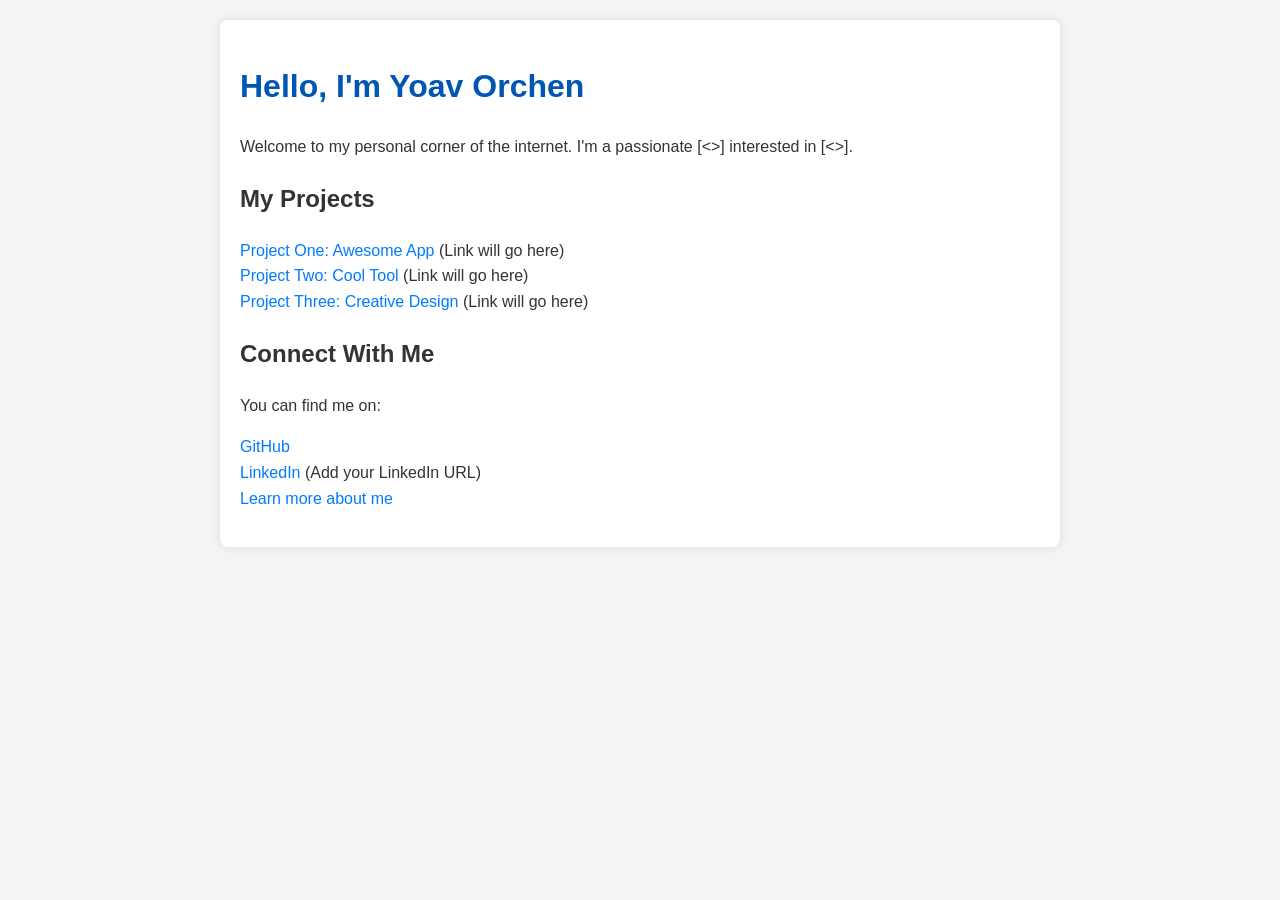
==== index.html @ 9516be13 "Update index.html" ====
<!DOCTYPE html>
<html lang="en">
<head>
    <meta charset="UTF-8">
    <meta name="viewport" content="width=device-width, initial-scale=1.0">
    <title>Yoav's Website</title>
    <style>
        body { font-family: sans-serif; line-height: 1.6; margin: 20px; background-color: #f4f4f4; color: #333; }
        h1 { color: #0056b3; }
        .container { max-width: 800px; margin: auto; background: #fff; padding: 20px; border-radius: 8px; box-shadow: 0 0 10px rgba(0,0,0,0.1); }
        ul { list-style: none; padding: 0; }
        li a { text-decoration: none; color: #007bff; }
        li a:hover { text-decoration: underline; }
    </style>
</head>
<body>
    <div class="container">
        <h1>Hello, I'm Yoav Orchen</h1>
        <p>Welcome to my personal corner of the internet. I'm a passionate [<>] interested in [<>].</p>

        <h2>My Projects</h2>
        <ul>
            <li><a href="#" target="_blank">Project One: Awesome App</a> (Link will go here)</li>
            <li><a href="#" target="_blank">Project Two: Cool Tool</a> (Link will go here)</li>
            <li><a href="#" target="_blank">Project Three: Creative Design</a> (Link will go here)</li>
        </ul>

        <h2>Connect With Me</h2>
        <p>You can find me on:</p>
        <ul>
            <li><a href="https://github.com/yourusername" target="_blank">GitHub</a></li>
            <li><a href="#" target="_blank">LinkedIn</a> (Add your LinkedIn URL)</li>
            <li><a href="about.html">Learn more about me</a></li>
        </ul>
    </div>
</body>
</html>
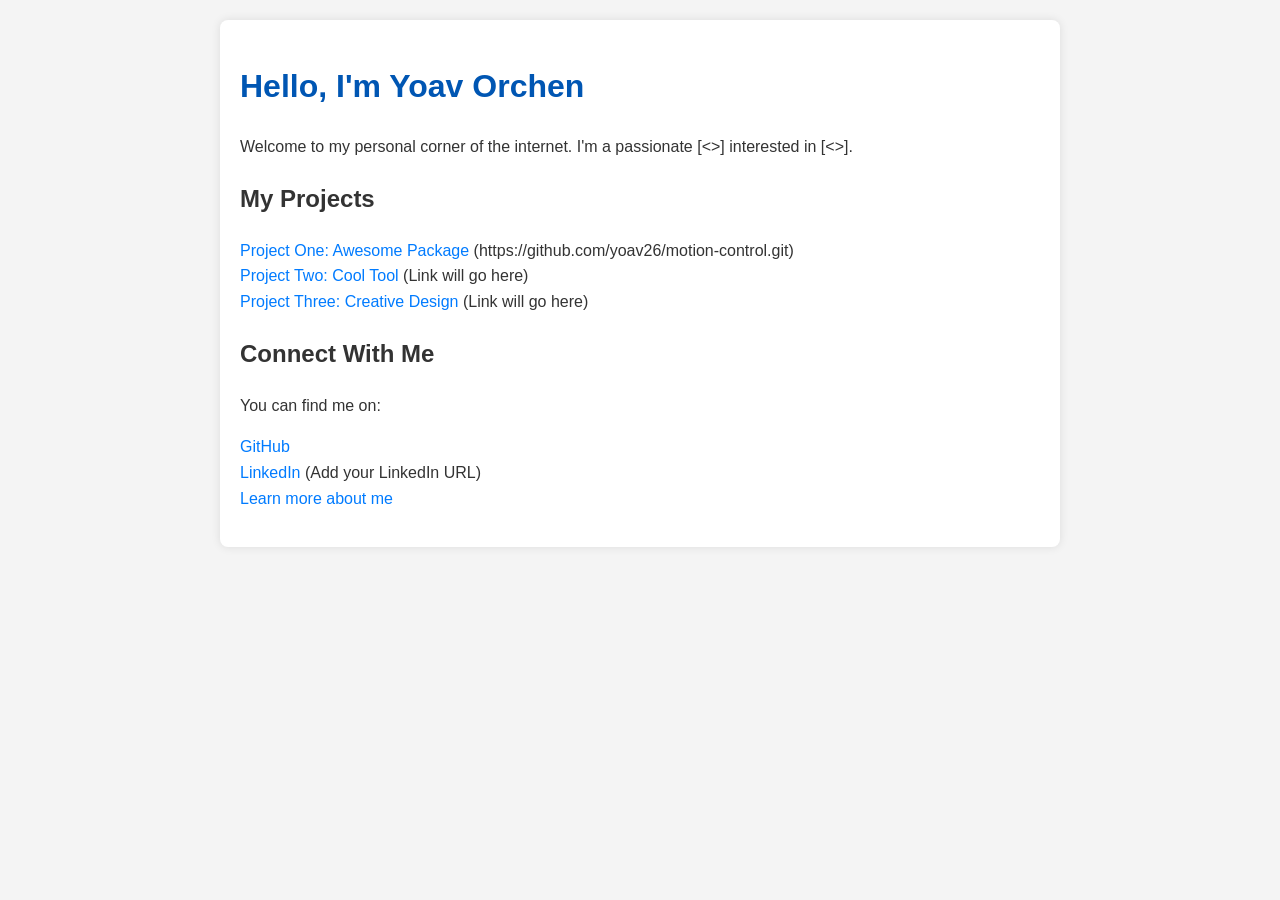
==== commit a04f5b28: "Update index.html" ====
--- a/index.html
+++ b/index.html
@@ -20,7 +20,7 @@
 
         <h2>My Projects</h2>
         <ul>
-            <li><a href="#" target="_blank">Project One: Awesome App</a> (Link will go here)</li>
+            <li><a href="#" target="_blank">Project One: Awesome Package</a> (https://github.com/yoav26/motion-control.git)</li>
             <li><a href="#" target="_blank">Project Two: Cool Tool</a> (Link will go here)</li>
             <li><a href="#" target="_blank">Project Three: Creative Design</a> (Link will go here)</li>
         </ul>
@@ -28,7 +28,7 @@
         <h2>Connect With Me</h2>
         <p>You can find me on:</p>
         <ul>
-            <li><a href="https://github.com/yourusername" target="_blank">GitHub</a></li>
+            <li><a href="https://github.com/yoav6" target="_blank">GitHub</a></li>
             <li><a href="#" target="_blank">LinkedIn</a> (Add your LinkedIn URL)</li>
             <li><a href="about.html">Learn more about me</a></li>
         </ul>
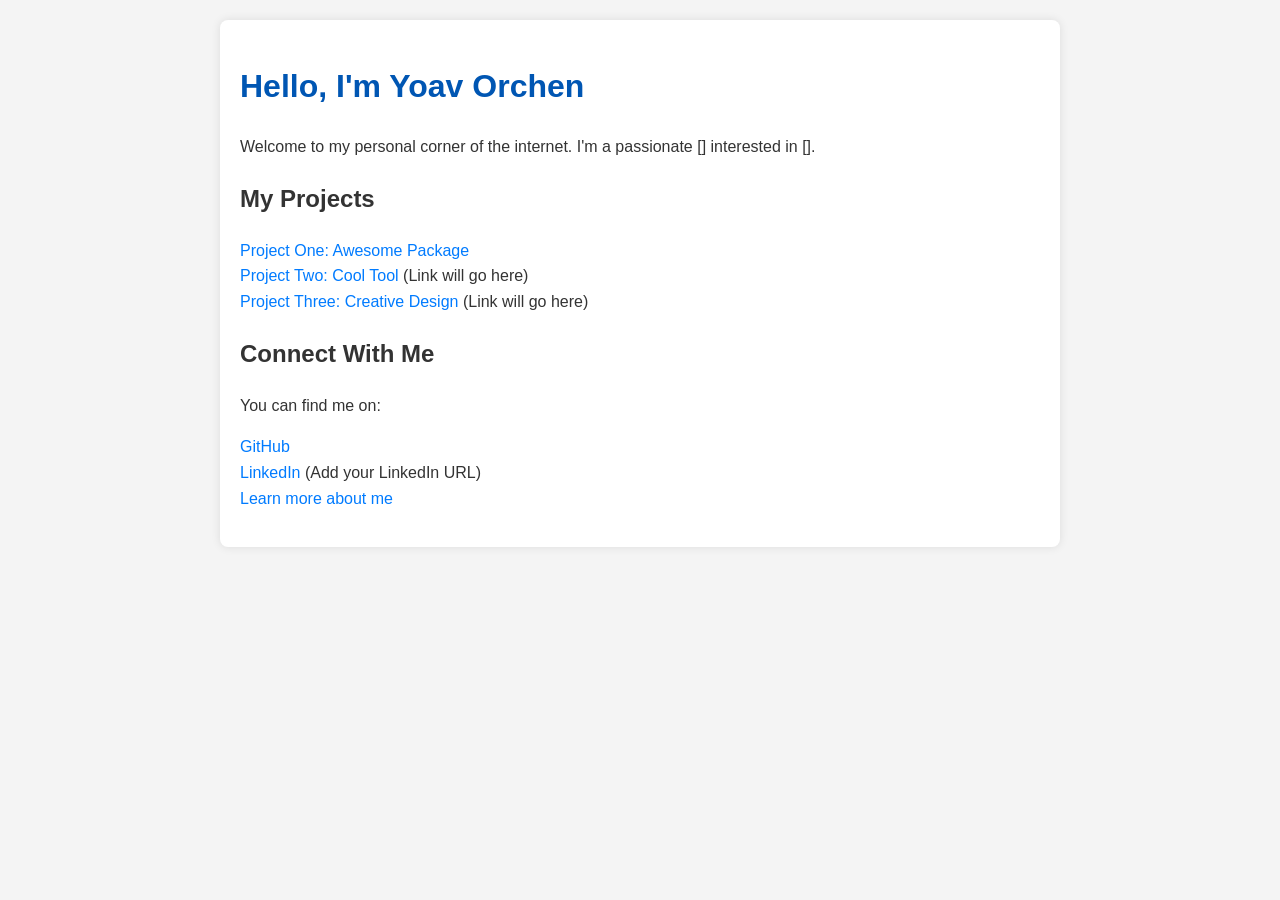
==== commit 7a4fb30c: "minor fixes" ====
--- a/index.html
+++ b/index.html
@@ -16,11 +16,11 @@
 <body>
     <div class="container">
         <h1>Hello, I'm Yoav Orchen</h1>
-        <p>Welcome to my personal corner of the internet. I'm a passionate [<>] interested in [<>].</p>
+        <p>Welcome to my personal corner of the internet. I'm a passionate [] interested in [].</p>
 
         <h2>My Projects</h2>
         <ul>
-            <li><a href="#" target="_blank">Project One: Awesome Package</a> (https://github.com/yoav26/motion-control.git)</li>
+            <li><a href="https://github.com/yoav26/motion-control.git" target="_blank">Project One: Awesome Package</a></li>
             <li><a href="#" target="_blank">Project Two: Cool Tool</a> (Link will go here)</li>
             <li><a href="#" target="_blank">Project Three: Creative Design</a> (Link will go here)</li>
         </ul>
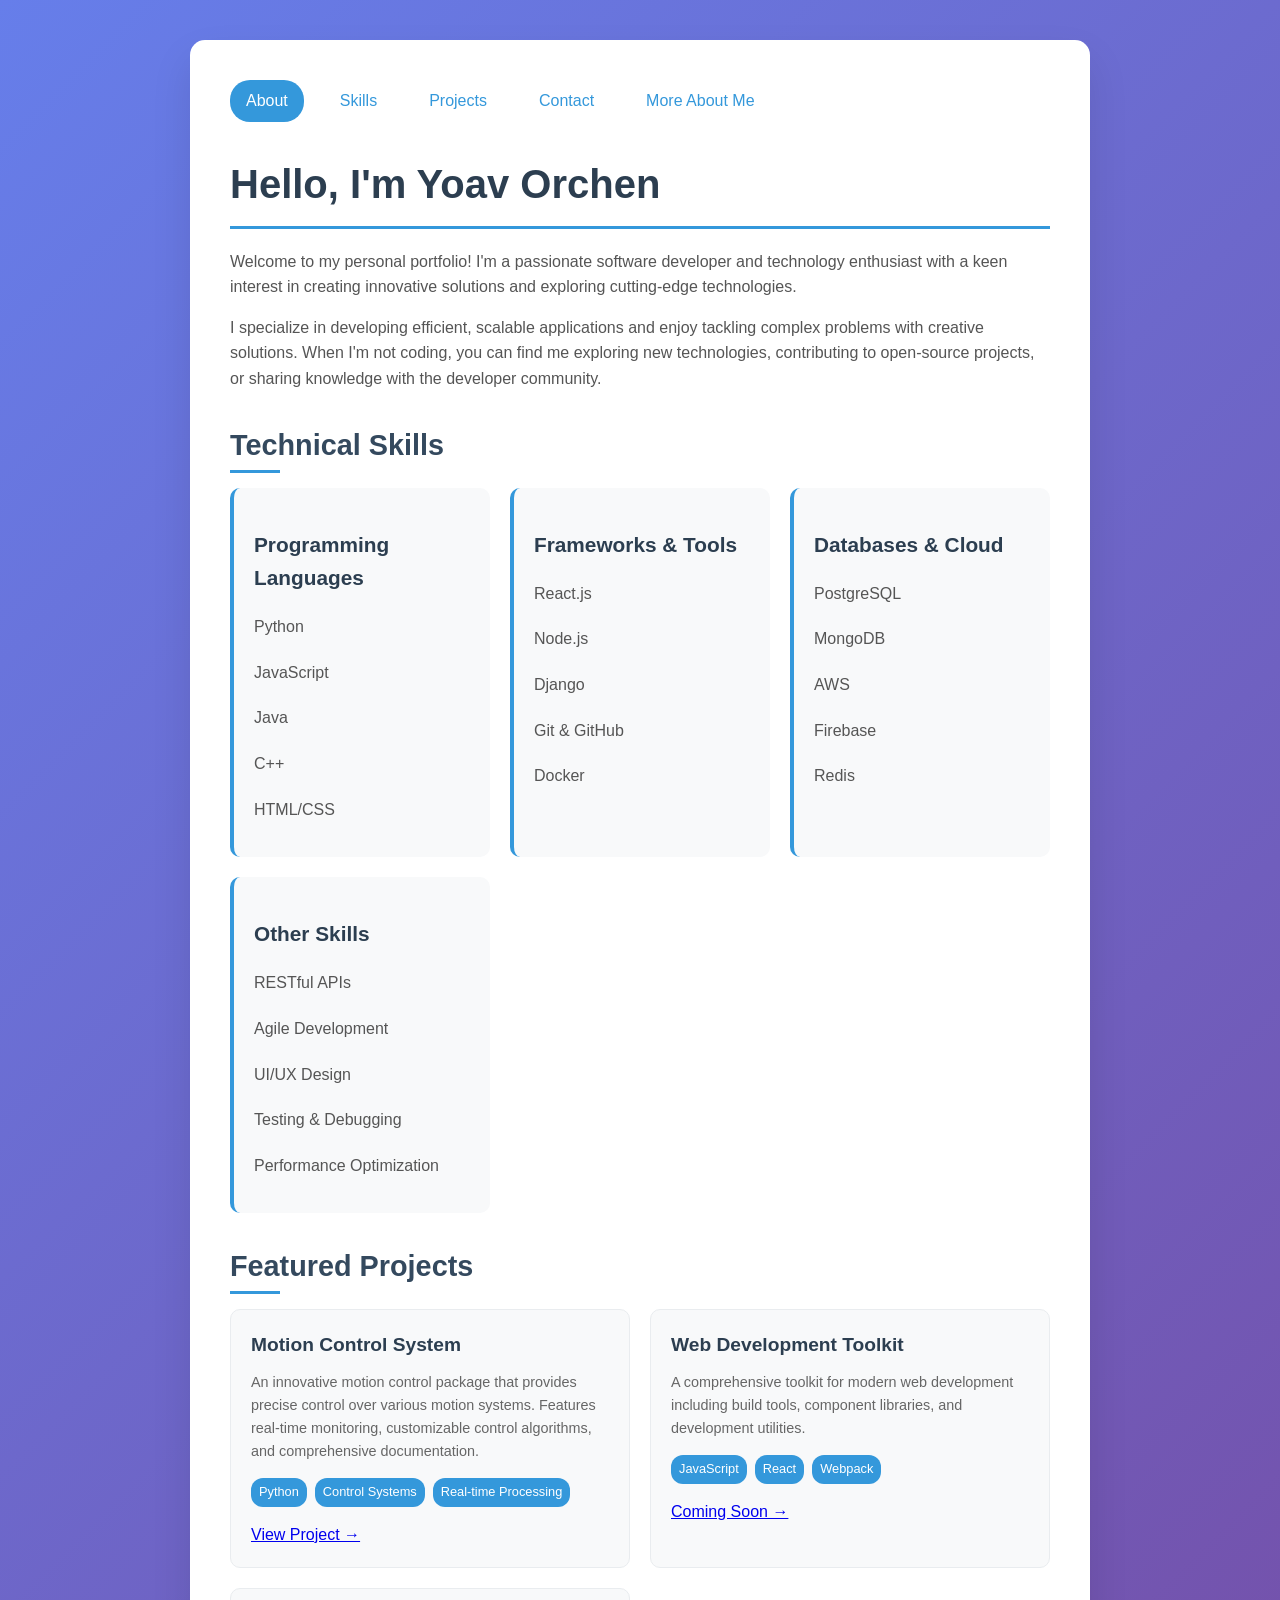
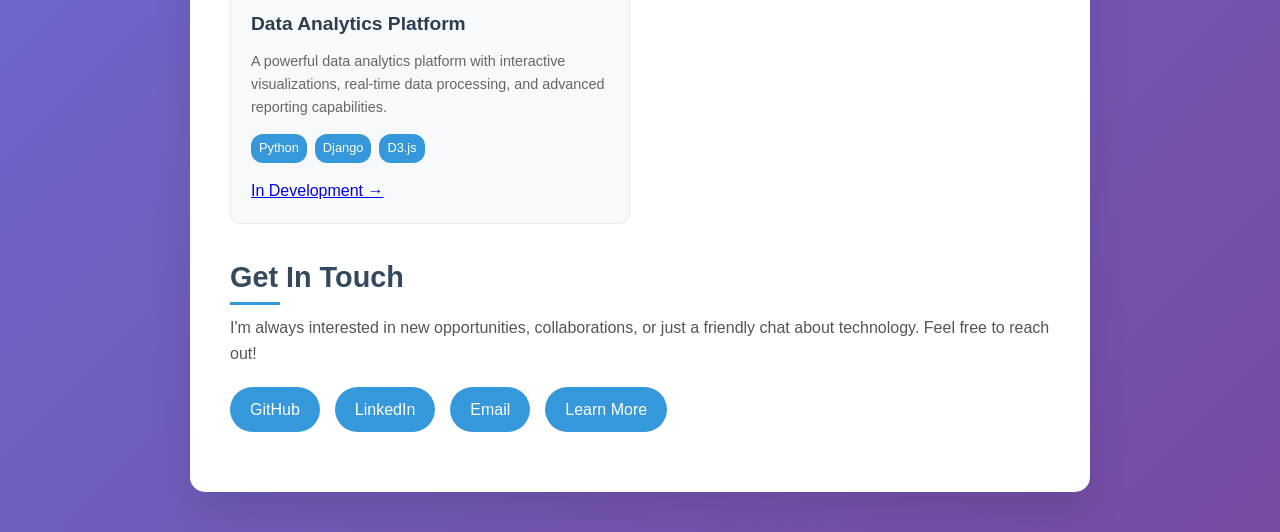
==== commit 03246440: "Iv'e let the agent go wild" ====
--- a/index.html
+++ b/index.html
@@ -3,35 +3,137 @@
 <head>
     <meta charset="UTF-8">
     <meta name="viewport" content="width=device-width, initial-scale=1.0">
-    <title>Yoav's Website</title>
-    <style>
-        body { font-family: sans-serif; line-height: 1.6; margin: 20px; background-color: #f4f4f4; color: #333; }
-        h1 { color: #0056b3; }
-        .container { max-width: 800px; margin: auto; background: #fff; padding: 20px; border-radius: 8px; box-shadow: 0 0 10px rgba(0,0,0,0.1); }
-        ul { list-style: none; padding: 0; }
-        li a { text-decoration: none; color: #007bff; }
-        li a:hover { text-decoration: underline; }
-    </style>
+    <meta name="description" content="Yoav Orchen - Personal Portfolio and Projects">
+    <meta name="keywords" content="Yoav Orchen, portfolio, projects, developer">
+    <meta name="author" content="Yoav Orchen">
+    <title>Yoav Orchen - Portfolio</title>
+    <link rel="stylesheet" href="styles.css">
+    <script src="script.js" defer></script>
 </head>
 <body>
     <div class="container">
-        <h1>Hello, I'm Yoav Orchen</h1>
-        <p>Welcome to my personal corner of the internet. I'm a passionate [] interested in [].</p>
+        <!-- Navigation -->
+        <nav class="nav-links">
+            <a href="#about">About</a>
+            <a href="#skills">Skills</a>
+            <a href="#projects">Projects</a>
+            <a href="#contact">Contact</a>
+            <a href="about.html">More About Me</a>
+        </nav>
 
-        <h2>My Projects</h2>
-        <ul>
-            <li><a href="https://github.com/yoav26/motion-control.git" target="_blank">Project One: Awesome Package</a></li>
-            <li><a href="#" target="_blank">Project Two: Cool Tool</a> (Link will go here)</li>
-            <li><a href="#" target="_blank">Project Three: Creative Design</a> (Link will go here)</li>
-        </ul>
+        <!-- Hero Section -->
+        <section id="about">
+            <h1>Hello, I'm Yoav Orchen</h1>
+            <p>Welcome to my personal portfolio! I'm a passionate software developer and technology enthusiast with a keen interest in creating innovative solutions and exploring cutting-edge technologies.</p>
+            <p>I specialize in developing efficient, scalable applications and enjoy tackling complex problems with creative solutions. When I'm not coding, you can find me exploring new technologies, contributing to open-source projects, or sharing knowledge with the developer community.</p>
+        </section>
 
-        <h2>Connect With Me</h2>
-        <p>You can find me on:</p>
-        <ul>
-            <li><a href="https://github.com/yoav6" target="_blank">GitHub</a></li>
-            <li><a href="#" target="_blank">LinkedIn</a> (Add your LinkedIn URL)</li>
-            <li><a href="about.html">Learn more about me</a></li>
-        </ul>
+        <!-- Skills Section -->
+        <section id="skills">
+            <h2>Technical Skills</h2>
+            <div class="skills-grid">
+                <div class="skill-category">
+                    <h3>Programming Languages</h3>
+                    <ul class="skill-list">
+                        <li>Python</li>
+                        <li>JavaScript</li>
+                        <li>Java</li>
+                        <li>C++</li>
+                        <li>HTML/CSS</li>
+                    </ul>
+                </div>
+                <div class="skill-category">
+                    <h3>Frameworks & Tools</h3>
+                    <ul class="skill-list">
+                        <li>React.js</li>
+                        <li>Node.js</li>
+                        <li>Django</li>
+                        <li>Git & GitHub</li>
+                        <li>Docker</li>
+                    </ul>
+                </div>
+                <div class="skill-category">
+                    <h3>Databases & Cloud</h3>
+                    <ul class="skill-list">
+                        <li>PostgreSQL</li>
+                        <li>MongoDB</li>
+                        <li>AWS</li>
+                        <li>Firebase</li>
+                        <li>Redis</li>
+                    </ul>
+                </div>
+                <div class="skill-category">
+                    <h3>Other Skills</h3>
+                    <ul class="skill-list">
+                        <li>RESTful APIs</li>
+                        <li>Agile Development</li>
+                        <li>UI/UX Design</li>
+                        <li>Testing & Debugging</li>
+                        <li>Performance Optimization</li>
+                    </ul>
+                </div>
+            </div>
+        </section>
+
+        <!-- Projects Section -->
+        <section id="projects">
+            <h2>Featured Projects</h2>
+            <div class="project-grid">
+                <div class="project-card">
+                    <div class="project-title">Motion Control System</div>
+                    <div class="project-description">
+                        An innovative motion control package that provides precise control over various motion systems. 
+                        Features real-time monitoring, customizable control algorithms, and comprehensive documentation.
+                    </div>
+                    <div class="project-tech">
+                        <span class="tech-tag">Python</span>
+                        <span class="tech-tag">Control Systems</span>
+                        <span class="tech-tag">Real-time Processing</span>
+                    </div>
+                    <a href="https://github.com/yoav26/motion-control.git" target="_blank">View Project →</a>
+                </div>
+                
+                <div class="project-card">
+                    <div class="project-title">Web Development Toolkit</div>
+                    <div class="project-description">
+                        A comprehensive toolkit for modern web development including build tools, 
+                        component libraries, and development utilities.
+                    </div>
+                    <div class="project-tech">
+                        <span class="tech-tag">JavaScript</span>
+                        <span class="tech-tag">React</span>
+                        <span class="tech-tag">Webpack</span>
+                    </div>
+                    <a href="#" target="_blank">Coming Soon →</a>
+                </div>
+                
+                <div class="project-card">
+                    <div class="project-title">Data Analytics Platform</div>
+                    <div class="project-description">
+                        A powerful data analytics platform with interactive visualizations, 
+                        real-time data processing, and advanced reporting capabilities.
+                    </div>
+                    <div class="project-tech">
+                        <span class="tech-tag">Python</span>
+                        <span class="tech-tag">Django</span>
+                        <span class="tech-tag">D3.js</span>
+                    </div>
+                    <a href="#" target="_blank">In Development →</a>
+                </div>
+            </div>
+        </section>
+
+        <!-- Contact Section -->
+        <section id="contact">
+            <h2>Get In Touch</h2>
+            <p>I'm always interested in new opportunities, collaborations, or just a friendly chat about technology. Feel free to reach out!</p>
+            <div class="contact-links">
+                <a href="https://github.com/yoav6" target="_blank">GitHub</a>
+                <a href="#" target="_blank">LinkedIn</a>
+                <a href="mailto:yoav@example.com">Email</a>
+                <a href="about.html">Learn More</a>
+            </div>
+        </section>
     </div>
 </body>
 </html>
--- a/styles.css
+++ b/styles.css
@@ -0,0 +1,266 @@
+/* Global Styles */
+* {
+    margin: 0;
+    padding: 0;
+    box-sizing: border-box;
+}
+
+body {
+    font-family: 'Segoe UI', Tahoma, Geneva, Verdana, sans-serif;
+    line-height: 1.6;
+    background: linear-gradient(135deg, #667eea 0%, #764ba2 100%);
+    color: #333;
+    min-height: 100vh;
+}
+
+.container {
+    max-width: 900px;
+    margin: 40px auto;
+    background: #fff;
+    padding: 40px;
+    border-radius: 15px;
+    box-shadow: 0 20px 40px rgba(0,0,0,0.1);
+}
+
+/* Typography */
+h1 {
+    color: #2c3e50;
+    font-size: 2.5rem;
+    margin-bottom: 20px;
+    border-bottom: 3px solid #3498db;
+    padding-bottom: 10px;
+}
+
+h2 {
+    color: #34495e;
+    font-size: 1.8rem;
+    margin: 30px 0 15px 0;
+    position: relative;
+}
+
+h2::after {
+    content: '';
+    position: absolute;
+    bottom: -5px;
+    left: 0;
+    width: 50px;
+    height: 3px;
+    background: #3498db;
+}
+
+h3 {
+    color: #2c3e50;
+    font-size: 1.3rem;
+    margin: 20px 0 10px 0;
+}
+
+p {
+    margin-bottom: 15px;
+    color: #555;
+}
+
+/* Navigation */
+.nav-links {
+    display: flex;
+    gap: 20px;
+    margin-bottom: 30px;
+}
+
+.nav-links a {
+    text-decoration: none;
+    color: #3498db;
+    font-weight: 500;
+    padding: 8px 16px;
+    border-radius: 20px;
+    transition: all 0.3s ease;
+}
+
+.nav-links a:hover {
+    background: #3498db;
+    color: white;
+    transform: translateY(-2px);
+}
+
+/* Lists */
+ul {
+    list-style: none;
+    padding: 0;
+}
+
+li {
+    margin-bottom: 10px;
+}
+
+li a {
+    text-decoration: none;
+    color: #3498db;
+    font-weight: 500;
+    transition: color 0.3s ease;
+}
+
+li a:hover {
+    color: #2980b9;
+    text-decoration: underline;
+}
+
+/* Project Cards */
+.project-grid {
+    display: grid;
+    grid-template-columns: repeat(auto-fit, minmax(300px, 1fr));
+    gap: 20px;
+    margin: 20px 0;
+}
+
+.project-card {
+    background: #f8f9fa;
+    border: 1px solid #e9ecef;
+    border-radius: 10px;
+    padding: 20px;
+    transition: transform 0.3s ease, box-shadow 0.3s ease;
+}
+
+.project-card:hover {
+    transform: translateY(-5px);
+    box-shadow: 0 10px 25px rgba(0,0,0,0.1);
+}
+
+.project-title {
+    font-size: 1.2rem;
+    font-weight: 600;
+    color: #2c3e50;
+    margin-bottom: 10px;
+}
+
+.project-description {
+    color: #666;
+    font-size: 0.9rem;
+    margin-bottom: 15px;
+}
+
+.project-tech {
+    display: flex;
+    flex-wrap: wrap;
+    gap: 8px;
+    margin-bottom: 15px;
+}
+
+.tech-tag {
+    background: #3498db;
+    color: white;
+    padding: 4px 8px;
+    border-radius: 12px;
+    font-size: 0.8rem;
+    font-weight: 500;
+}
+
+/* Skills Section */
+.skills-grid {
+    display: grid;
+    grid-template-columns: repeat(auto-fit, minmax(200px, 1fr));
+    gap: 20px;
+    margin: 20px 0;
+}
+
+.skill-category {
+    background: #f8f9fa;
+    border-radius: 10px;
+    padding: 20px;
+    border-left: 4px solid #3498db;
+}
+
+.skill-category h3 {
+    margin-bottom: 15px;
+    color: #2c3e50;
+}
+
+.skill-list {
+    list-style: none;
+}
+
+.skill-list li {
+    padding: 5px 0;
+    color: #555;
+}
+
+/* Contact Section */
+.contact-links {
+    display: flex;
+    gap: 15px;
+    flex-wrap: wrap;
+    margin: 20px 0;
+}
+
+.contact-links a {
+    display: inline-flex;
+    align-items: center;
+    gap: 8px;
+    padding: 10px 20px;
+    background: #3498db;
+    color: white;
+    text-decoration: none;
+    border-radius: 25px;
+    transition: all 0.3s ease;
+}
+
+.contact-links a:hover {
+    background: #2980b9;
+    transform: translateY(-2px);
+}
+
+/* Back to Home Link */
+.back-link {
+    display: inline-block;
+    margin-top: 30px;
+    padding: 10px 20px;
+    background: #3498db;
+    color: white;
+    text-decoration: none;
+    border-radius: 25px;
+    transition: all 0.3s ease;
+}
+
+.back-link:hover {
+    background: #2980b9;
+    transform: translateY(-2px);
+}
+
+/* Responsive Design */
+@media (max-width: 768px) {
+    .container {
+        margin: 20px;
+        padding: 20px;
+    }
+    
+    h1 {
+        font-size: 2rem;
+    }
+    
+    .project-grid {
+        grid-template-columns: 1fr;
+    }
+    
+    .skills-grid {
+        grid-template-columns: 1fr;
+    }
+    
+    .nav-links {
+        flex-direction: column;
+        gap: 10px;
+    }
+}
+
+/* Animation */
+@keyframes fadeIn {
+    from {
+        opacity: 0;
+        transform: translateY(20px);
+    }
+    to {
+        opacity: 1;
+        transform: translateY(0);
+    }
+}
+
+.container {
+    animation: fadeIn 0.6s ease-out;
+} 
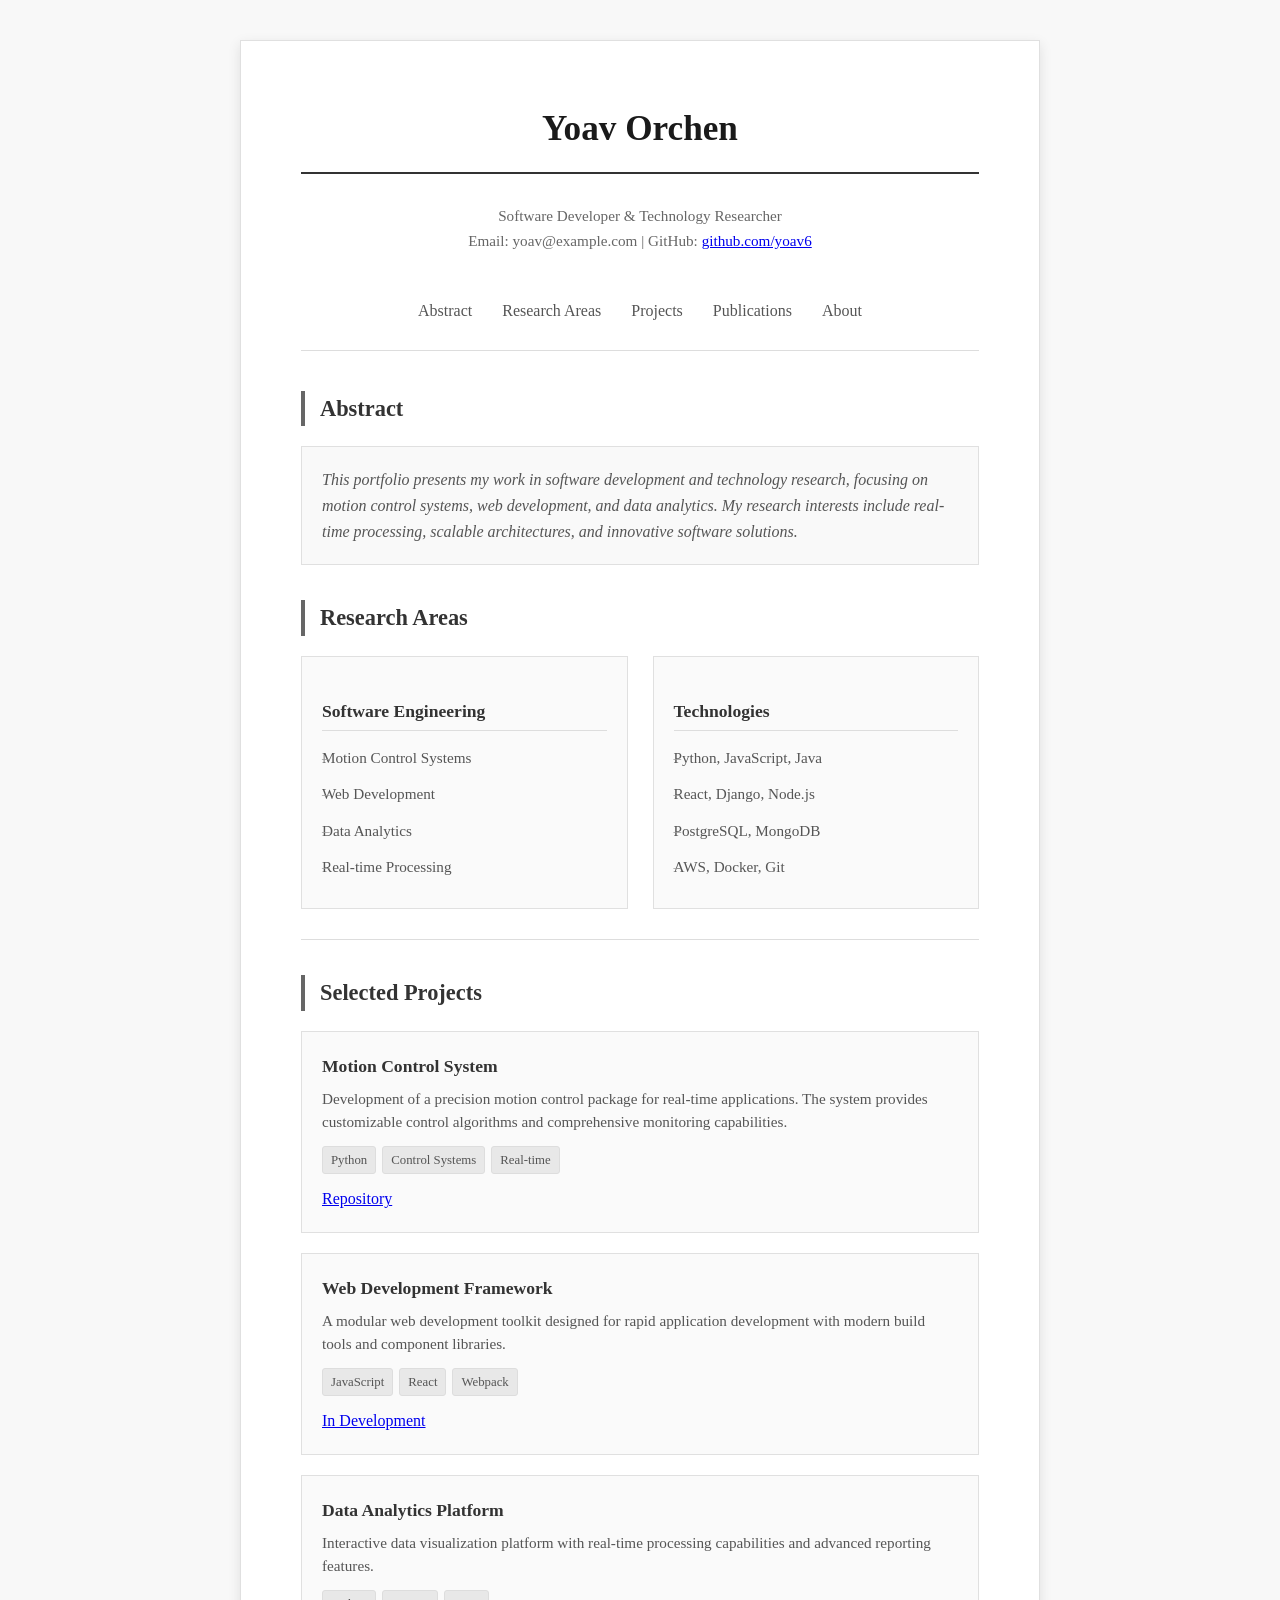
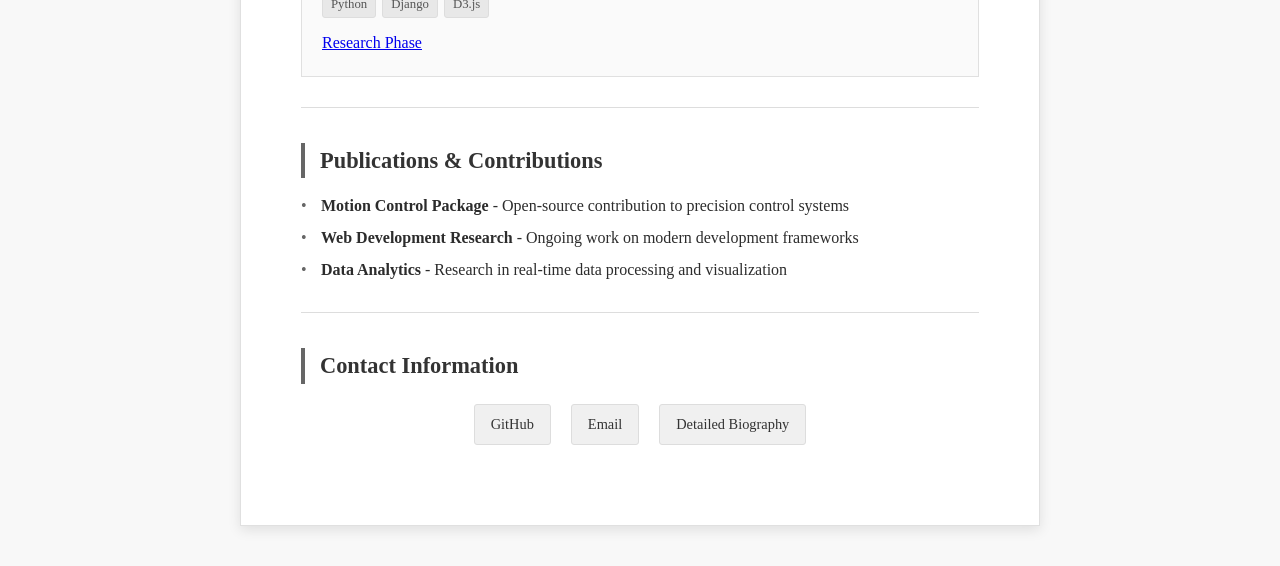
==== commit 1e26412e: "remove content and change style" ====
--- a/index.html
+++ b/index.html
@@ -3,135 +3,134 @@
 <head>
     <meta charset="UTF-8">
     <meta name="viewport" content="width=device-width, initial-scale=1.0">
-    <meta name="description" content="Yoav Orchen - Personal Portfolio and Projects">
-    <meta name="keywords" content="Yoav Orchen, portfolio, projects, developer">
+    <meta name="description" content="Yoav Orchen - Academic Portfolio and Research">
+    <meta name="keywords" content="Yoav Orchen, portfolio, research, projects">
     <meta name="author" content="Yoav Orchen">
-    <title>Yoav Orchen - Portfolio</title>
+    <title>Yoav Orchen - Academic Portfolio</title>
     <link rel="stylesheet" href="styles.css">
     <script src="script.js" defer></script>
 </head>
 <body>
     <div class="container">
+        <!-- Paper Header -->
+        <div class="paper-header">
+            <h1>Yoav Orchen</h1>
+            <div class="author-info">
+                Software Developer & Technology Researcher<br>
+                Email: yoav@example.com | GitHub: <a href="https://github.com/yoav6" target="_blank">github.com/yoav6</a>
+            </div>
+        </div>
+
         <!-- Navigation -->
         <nav class="nav-links">
-            <a href="#about">About</a>
-            <a href="#skills">Skills</a>
+            <a href="#abstract">Abstract</a>
+            <a href="#research">Research Areas</a>
             <a href="#projects">Projects</a>
-            <a href="#contact">Contact</a>
-            <a href="about.html">More About Me</a>
+            <a href="#publications">Publications</a>
+            <a href="about.html">About</a>
         </nav>
 
-        <!-- Hero Section -->
-        <section id="about">
-            <h1>Hello, I'm Yoav Orchen</h1>
-            <p>Welcome to my personal portfolio! I'm a passionate software developer and technology enthusiast with a keen interest in creating innovative solutions and exploring cutting-edge technologies.</p>
-            <p>I specialize in developing efficient, scalable applications and enjoy tackling complex problems with creative solutions. When I'm not coding, you can find me exploring new technologies, contributing to open-source projects, or sharing knowledge with the developer community.</p>
+        <!-- Abstract -->
+        <section id="abstract">
+            <h2>Abstract</h2>
+            <div class="abstract">
+                This portfolio presents my work in software development and technology research, focusing on motion control systems, web development, and data analytics. My research interests include real-time processing, scalable architectures, and innovative software solutions.
+            </div>
         </section>
 
-        <!-- Skills Section -->
-        <section id="skills">
-            <h2>Technical Skills</h2>
+        <!-- Research Areas -->
+        <section id="research">
+            <h2>Research Areas</h2>
             <div class="skills-grid">
                 <div class="skill-category">
-                    <h3>Programming Languages</h3>
+                    <h3>Software Engineering</h3>
                     <ul class="skill-list">
-                        <li>Python</li>
-                        <li>JavaScript</li>
-                        <li>Java</li>
-                        <li>C++</li>
-                        <li>HTML/CSS</li>
+                        <li>Motion Control Systems</li>
+                        <li>Web Development</li>
+                        <li>Data Analytics</li>
+                        <li>Real-time Processing</li>
                     </ul>
                 </div>
                 <div class="skill-category">
-                    <h3>Frameworks & Tools</h3>
+                    <h3>Technologies</h3>
                     <ul class="skill-list">
-                        <li>React.js</li>
-                        <li>Node.js</li>
-                        <li>Django</li>
-                        <li>Git & GitHub</li>
-                        <li>Docker</li>
-                    </ul>
-                </div>
-                <div class="skill-category">
-                    <h3>Databases & Cloud</h3>
-                    <ul class="skill-list">
-                        <li>PostgreSQL</li>
-                        <li>MongoDB</li>
-                        <li>AWS</li>
-                        <li>Firebase</li>
-                        <li>Redis</li>
-                    </ul>
-                </div>
-                <div class="skill-category">
-                    <h3>Other Skills</h3>
-                    <ul class="skill-list">
-                        <li>RESTful APIs</li>
-                        <li>Agile Development</li>
-                        <li>UI/UX Design</li>
-                        <li>Testing & Debugging</li>
-                        <li>Performance Optimization</li>
+                        <li>Python, JavaScript, Java</li>
+                        <li>React, Django, Node.js</li>
+                        <li>PostgreSQL, MongoDB</li>
+                        <li>AWS, Docker, Git</li>
                     </ul>
                 </div>
             </div>
         </section>
 
-        <!-- Projects Section -->
+        <div class="section-divider"></div>
+
+        <!-- Projects -->
         <section id="projects">
-            <h2>Featured Projects</h2>
+            <h2>Selected Projects</h2>
             <div class="project-grid">
                 <div class="project-card">
                     <div class="project-title">Motion Control System</div>
                     <div class="project-description">
-                        An innovative motion control package that provides precise control over various motion systems. 
-                        Features real-time monitoring, customizable control algorithms, and comprehensive documentation.
+                        Development of a precision motion control package for real-time applications. The system provides customizable control algorithms and comprehensive monitoring capabilities.
                     </div>
                     <div class="project-tech">
                         <span class="tech-tag">Python</span>
                         <span class="tech-tag">Control Systems</span>
-                        <span class="tech-tag">Real-time Processing</span>
+                        <span class="tech-tag">Real-time</span>
                     </div>
-                    <a href="https://github.com/yoav26/motion-control.git" target="_blank">View Project →</a>
+                    <a href="https://github.com/yoav26/motion-control.git" target="_blank">Repository</a>
                 </div>
                 
                 <div class="project-card">
-                    <div class="project-title">Web Development Toolkit</div>
+                    <div class="project-title">Web Development Framework</div>
                     <div class="project-description">
-                        A comprehensive toolkit for modern web development including build tools, 
-                        component libraries, and development utilities.
+                        A modular web development toolkit designed for rapid application development with modern build tools and component libraries.
                     </div>
                     <div class="project-tech">
                         <span class="tech-tag">JavaScript</span>
                         <span class="tech-tag">React</span>
                         <span class="tech-tag">Webpack</span>
                     </div>
-                    <a href="#" target="_blank">Coming Soon →</a>
+                    <a href="#" target="_blank">In Development</a>
                 </div>
                 
                 <div class="project-card">
                     <div class="project-title">Data Analytics Platform</div>
                     <div class="project-description">
-                        A powerful data analytics platform with interactive visualizations, 
-                        real-time data processing, and advanced reporting capabilities.
+                        Interactive data visualization platform with real-time processing capabilities and advanced reporting features.
                     </div>
                     <div class="project-tech">
                         <span class="tech-tag">Python</span>
                         <span class="tech-tag">Django</span>
                         <span class="tech-tag">D3.js</span>
                     </div>
-                    <a href="#" target="_blank">In Development →</a>
+                    <a href="#" target="_blank">Research Phase</a>
                 </div>
             </div>
         </section>
 
-        <!-- Contact Section -->
-        <section id="contact">
-            <h2>Get In Touch</h2>
-            <p>I'm always interested in new opportunities, collaborations, or just a friendly chat about technology. Feel free to reach out!</p>
+        <div class="section-divider"></div>
+
+        <!-- Publications -->
+        <section id="publications">
+            <h2>Publications & Contributions</h2>
+            <ul>
+                <li><strong>Motion Control Package</strong> - Open-source contribution to precision control systems</li>
+                <li><strong>Web Development Research</strong> - Ongoing work on modern development frameworks</li>
+                <li><strong>Data Analytics</strong> - Research in real-time data processing and visualization</li>
+            </ul>
+        </section>
+
+        <div class="section-divider"></div>
+
+        <!-- Contact -->
+        <section>
+            <h2>Contact Information</h2>
             <div class="contact-links">
                 <a href="https://github.com/yoav6" target="_blank">GitHub</a>
-                <a href="#" target="_blank">LinkedIn</a>
                 <a href="mailto:yoav@example.com">Email</a>
-                <a href="about.html">Learn More</a>
+                <a href="about.html">Detailed Biography</a>
             </div>
         </section>
     </div>
--- a/styles.css
+++ b/styles.css
@@ -6,79 +6,84 @@
 }
 
 body {
-    font-family: 'Segoe UI', Tahoma, Geneva, Verdana, sans-serif;
+    font-family: 'Times New Roman', Georgia, serif;
     line-height: 1.6;
-    background: linear-gradient(135deg, #667eea 0%, #764ba2 100%);
-    color: #333;
+    background: #f8f8f8;
+    color: #2c2c2c;
     min-height: 100vh;
 }
 
 .container {
-    max-width: 900px;
+    max-width: 800px;
     margin: 40px auto;
     background: #fff;
-    padding: 40px;
-    border-radius: 15px;
-    box-shadow: 0 20px 40px rgba(0,0,0,0.1);
+    padding: 60px;
+    box-shadow: 0 4px 12px rgba(0,0,0,0.1);
+    border: 1px solid #e0e0e0;
 }
 
 /* Typography */
 h1 {
-    color: #2c3e50;
-    font-size: 2.5rem;
-    margin-bottom: 20px;
-    border-bottom: 3px solid #3498db;
-    padding-bottom: 10px;
+    color: #1a1a1a;
+    font-size: 2.2rem;
+    margin-bottom: 30px;
+    text-align: center;
+    font-weight: bold;
+    border-bottom: 2px solid #333;
+    padding-bottom: 15px;
 }
 
 h2 {
-    color: #34495e;
-    font-size: 1.8rem;
-    margin: 30px 0 15px 0;
-    position: relative;
-}
-
-h2::after {
-    content: '';
-    position: absolute;
-    bottom: -5px;
-    left: 0;
-    width: 50px;
-    height: 3px;
-    background: #3498db;
+    color: #333;
+    font-size: 1.4rem;
+    margin: 35px 0 15px 0;
+    font-weight: bold;
+    border-left: 4px solid #666;
+    padding-left: 15px;
 }
 
 h3 {
-    color: #2c3e50;
-    font-size: 1.3rem;
-    margin: 20px 0 10px 0;
+    color: #444;
+    font-size: 1.1rem;
+    margin: 20px 0 8px 0;
+    font-weight: bold;
 }
 
 p {
-    margin-bottom: 15px;
-    color: #555;
+    margin-bottom: 12px;
+    color: #333;
+    text-align: justify;
+    text-justify: inter-word;
 }
 
 /* Navigation */
 .nav-links {
     display: flex;
-    gap: 20px;
-    margin-bottom: 30px;
+    justify-content: center;
+    gap: 30px;
+    margin-bottom: 40px;
+    border-bottom: 1px solid #ddd;
+    padding-bottom: 20px;
 }
 
 .nav-links a {
     text-decoration: none;
-    color: #3498db;
-    font-weight: 500;
-    padding: 8px 16px;
-    border-radius: 20px;
+    color: #555;
+    font-weight: normal;
+    padding: 5px 0;
+    border-bottom: 1px solid transparent;
     transition: all 0.3s ease;
 }
 
 .nav-links a:hover {
-    background: #3498db;
-    color: white;
-    transform: translateY(-2px);
+    color: #000;
+    border-bottom: 1px solid #000;
+}
+
+.nav-links a.active {
+    color: #000;
+    border-bottom: 1px solid #000;
+    font-weight: bold;
 }
 
 /* Lists */
@@ -88,89 +93,98 @@
 }
 
 li {
-    margin-bottom: 10px;
+    margin-bottom: 6px;
+    padding-left: 20px;
+    position: relative;
+}
+
+li:before {
+    content: "•";
+    position: absolute;
+    left: 0;
+    color: #666;
 }
 
 li a {
     text-decoration: none;
-    color: #3498db;
-    font-weight: 500;
-    transition: color 0.3s ease;
+    color: #0066cc;
+    font-weight: normal;
 }
 
 li a:hover {
-    color: #2980b9;
     text-decoration: underline;
 }
 
 /* Project Cards */
 .project-grid {
-    display: grid;
-    grid-template-columns: repeat(auto-fit, minmax(300px, 1fr));
-    gap: 20px;
+    display: block;
     margin: 20px 0;
 }
 
 .project-card {
-    background: #f8f9fa;
-    border: 1px solid #e9ecef;
-    border-radius: 10px;
+    background: #fafafa;
+    border: 1px solid #e0e0e0;
+    border-radius: 0;
     padding: 20px;
-    transition: transform 0.3s ease, box-shadow 0.3s ease;
+    margin-bottom: 20px;
+    transition: border-color 0.3s ease;
 }
 
 .project-card:hover {
-    transform: translateY(-5px);
-    box-shadow: 0 10px 25px rgba(0,0,0,0.1);
+    border-color: #999;
 }
 
 .project-title {
-    font-size: 1.2rem;
-    font-weight: 600;
-    color: #2c3e50;
-    margin-bottom: 10px;
+    font-size: 1.1rem;
+    font-weight: bold;
+    color: #333;
+    margin-bottom: 8px;
 }
 
 .project-description {
-    color: #666;
-    font-size: 0.9rem;
-    margin-bottom: 15px;
+    color: #555;
+    font-size: 0.95rem;
+    margin-bottom: 12px;
+    line-height: 1.5;
 }
 
 .project-tech {
     display: flex;
     flex-wrap: wrap;
-    gap: 8px;
-    margin-bottom: 15px;
+    gap: 6px;
+    margin-bottom: 12px;
 }
 
 .tech-tag {
-    background: #3498db;
-    color: white;
-    padding: 4px 8px;
-    border-radius: 12px;
+    background: #e8e8e8;
+    color: #555;
+    padding: 3px 8px;
+    border-radius: 3px;
     font-size: 0.8rem;
-    font-weight: 500;
+    font-weight: normal;
+    border: 1px solid #ddd;
 }
 
 /* Skills Section */
 .skills-grid {
     display: grid;
-    grid-template-columns: repeat(auto-fit, minmax(200px, 1fr));
-    gap: 20px;
+    grid-template-columns: repeat(auto-fit, minmax(250px, 1fr));
+    gap: 25px;
     margin: 20px 0;
 }
 
 .skill-category {
-    background: #f8f9fa;
-    border-radius: 10px;
+    background: #fafafa;
+    border: 1px solid #e0e0e0;
+    border-radius: 0;
     padding: 20px;
-    border-left: 4px solid #3498db;
 }
 
 .skill-category h3 {
-    margin-bottom: 15px;
-    color: #2c3e50;
+    margin-bottom: 12px;
+    color: #333;
+    border-bottom: 1px solid #ddd;
+    padding-bottom: 5px;
 }
 
 .skill-list {
@@ -178,65 +192,85 @@
 }
 
 .skill-list li {
-    padding: 5px 0;
-    color: #555;
+    padding: 3px 0;
+    color: #555;
+    font-size: 0.95rem;
+}
+
+.skill-list li:before {
+    content: "–";
+    color: #999;
 }
 
 /* Contact Section */
 .contact-links {
     display: flex;
-    gap: 15px;
+    gap: 20px;
     flex-wrap: wrap;
     margin: 20px 0;
+    justify-content: center;
 }
 
 .contact-links a {
-    display: inline-flex;
-    align-items: center;
-    gap: 8px;
-    padding: 10px 20px;
-    background: #3498db;
-    color: white;
+    display: inline-block;
+    padding: 8px 16px;
+    background: #f0f0f0;
+    color: #333;
     text-decoration: none;
-    border-radius: 25px;
+    border: 1px solid #ddd;
+    border-radius: 3px;
     transition: all 0.3s ease;
+    font-size: 0.9rem;
 }
 
 .contact-links a:hover {
-    background: #2980b9;
-    transform: translateY(-2px);
+    background: #e0e0e0;
+    border-color: #999;
 }
 
 /* Back to Home Link */
 .back-link {
     display: inline-block;
     margin-top: 30px;
-    padding: 10px 20px;
-    background: #3498db;
-    color: white;
+    padding: 8px 16px;
+    background: #f0f0f0;
+    color: #333;
     text-decoration: none;
-    border-radius: 25px;
+    border: 1px solid #ddd;
+    border-radius: 3px;
     transition: all 0.3s ease;
 }
 
 .back-link:hover {
-    background: #2980b9;
-    transform: translateY(-2px);
+    background: #e0e0e0;
+    border-color: #999;
+}
+
+/* Abstract/Summary Section */
+.abstract {
+    background: #f9f9f9;
+    border: 1px solid #e0e0e0;
+    padding: 20px;
+    margin: 20px 0;
+    font-style: italic;
+    color: #555;
+}
+
+/* Section dividers */
+.section-divider {
+    border-top: 1px solid #ddd;
+    margin: 30px 0;
 }
 
 /* Responsive Design */
 @media (max-width: 768px) {
     .container {
         margin: 20px;
-        padding: 20px;
+        padding: 30px;
     }
     
     h1 {
-        font-size: 2rem;
-    }
-    
-    .project-grid {
-        grid-template-columns: 1fr;
+        font-size: 1.8rem;
     }
     
     .skills-grid {
@@ -246,6 +280,12 @@
     .nav-links {
         flex-direction: column;
         gap: 10px;
+        text-align: center;
+    }
+    
+    .contact-links {
+        flex-direction: column;
+        align-items: center;
     }
 }
 
@@ -253,7 +293,7 @@
 @keyframes fadeIn {
     from {
         opacity: 0;
-        transform: translateY(20px);
+        transform: translateY(10px);
     }
     to {
         opacity: 1;
@@ -262,5 +302,30 @@
 }
 
 .container {
-    animation: fadeIn 0.6s ease-out;
+    animation: fadeIn 0.4s ease-out;
+}
+
+/* Academic paper styling */
+.paper-header {
+    text-align: center;
+    margin-bottom: 40px;
+}
+
+.author-info {
+    text-align: center;
+    margin-bottom: 30px;
+    color: #666;
+    font-size: 0.95rem;
+}
+
+.references {
+    margin-top: 40px;
+    padding-top: 20px;
+    border-top: 2px solid #333;
+}
+
+.references h2 {
+    border-left: none;
+    padding-left: 0;
+    text-align: center;
 } 
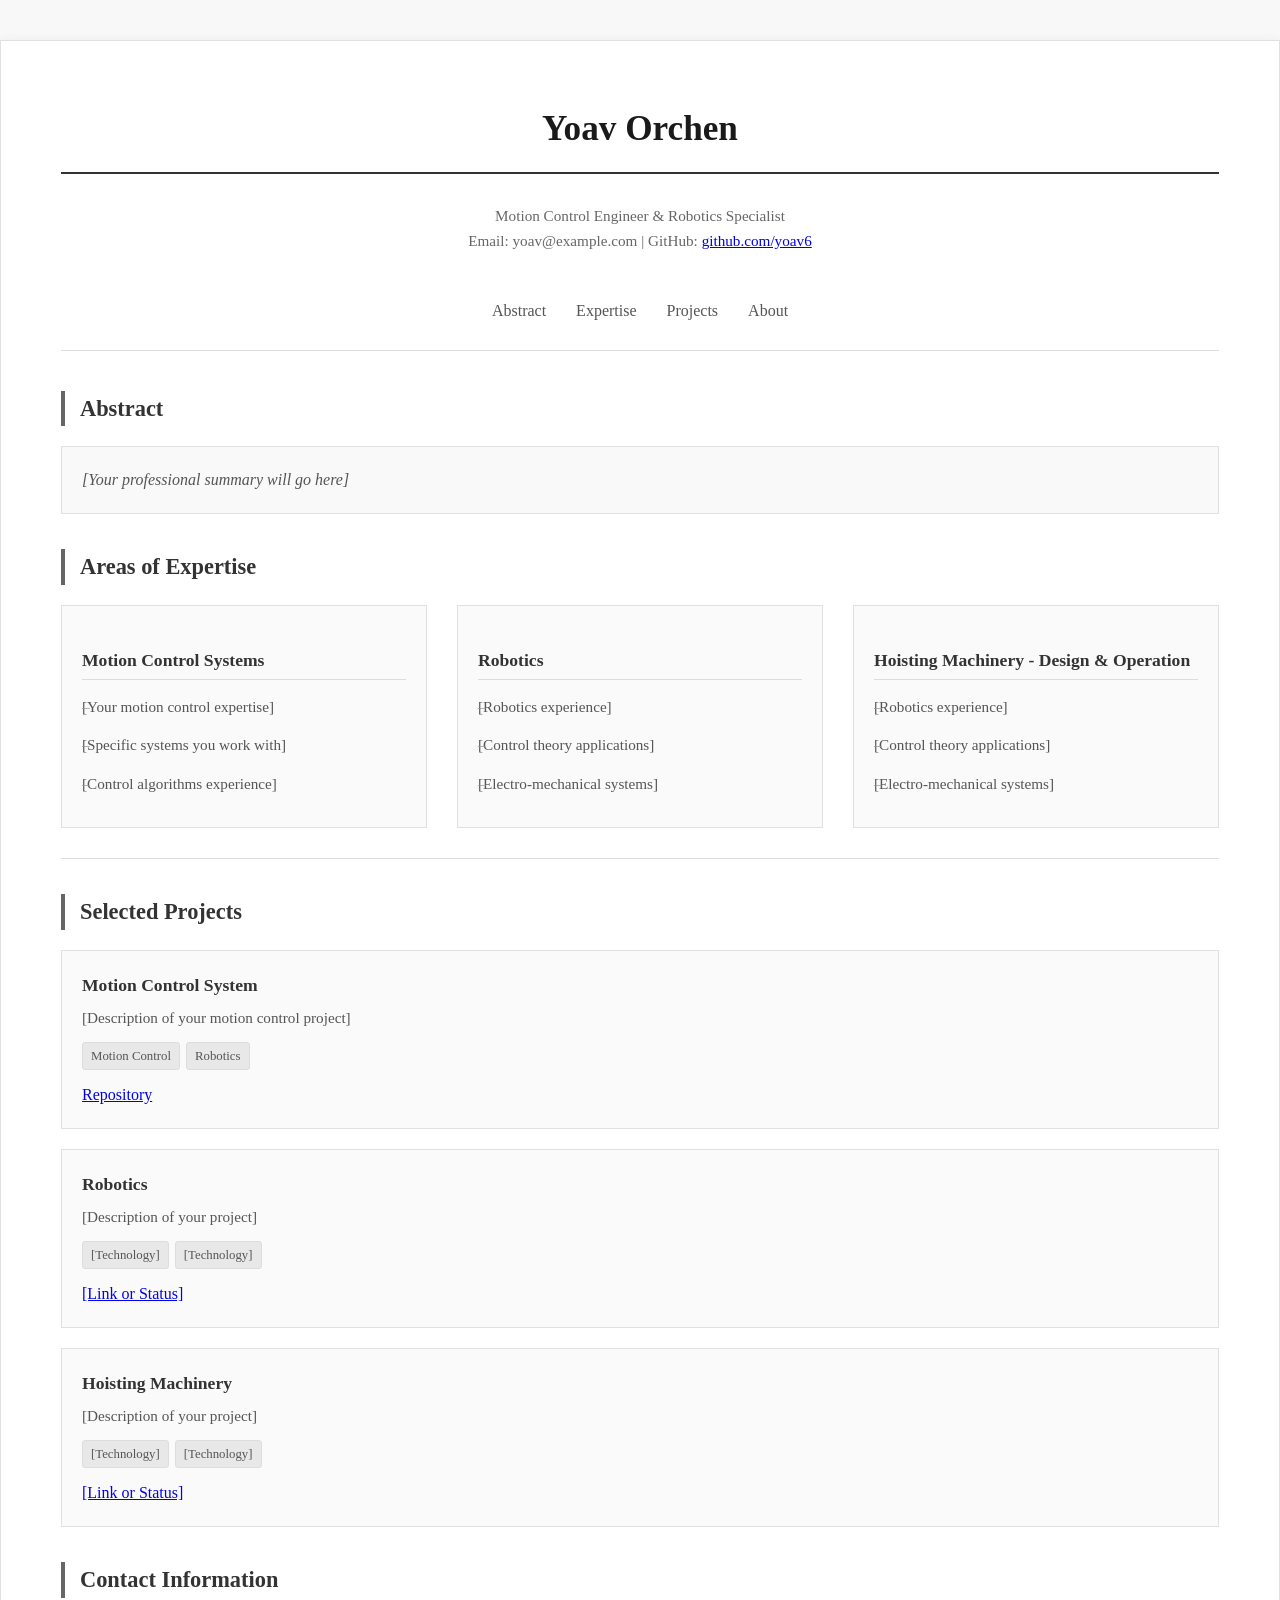
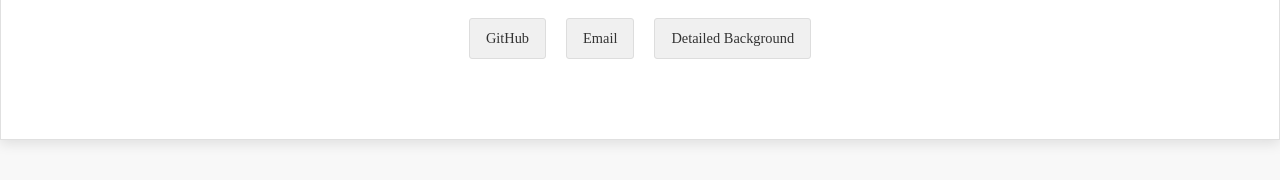
==== commit cc0278d7: "Major changes" ====
--- a/index.html
+++ b/index.html
@@ -3,10 +3,10 @@
 <head>
     <meta charset="UTF-8">
     <meta name="viewport" content="width=device-width, initial-scale=1.0">
-    <meta name="description" content="Yoav Orchen - Academic Portfolio and Research">
-    <meta name="keywords" content="Yoav Orchen, portfolio, research, projects">
+    <meta name="description" content="Yoav Orchen - Motion Control Engineer and Robotics Specialist">
+    <meta name="keywords" content="Yoav Orchen, motion control, robotics, mechanical engineering">
     <meta name="author" content="Yoav Orchen">
-    <title>Yoav Orchen - Academic Portfolio</title>
+    <title>Yoav Orchen - Motion Control Engineer</title>
     <link rel="stylesheet" href="styles.css">
     <script src="script.js" defer></script>
 </head>
@@ -16,7 +16,7 @@
         <div class="paper-header">
             <h1>Yoav Orchen</h1>
             <div class="author-info">
-                Software Developer & Technology Researcher<br>
+                Motion Control Engineer &amp; Robotics Specialist<br>
                 Email: yoav@example.com | GitHub: <a href="https://github.com/yoav6" target="_blank">github.com/yoav6</a>
             </div>
         </div>
@@ -24,9 +24,8 @@
         <!-- Navigation -->
         <nav class="nav-links">
             <a href="#abstract">Abstract</a>
-            <a href="#research">Research Areas</a>
+            <a href="#expertise">Expertise</a>
             <a href="#projects">Projects</a>
-            <a href="#publications">Publications</a>
             <a href="about.html">About</a>
         </nav>
 
@@ -34,30 +33,36 @@
         <section id="abstract">
             <h2>Abstract</h2>
             <div class="abstract">
-                This portfolio presents my work in software development and technology research, focusing on motion control systems, web development, and data analytics. My research interests include real-time processing, scalable architectures, and innovative software solutions.
+                [Your professional summary will go here]
             </div>
         </section>
 
-        <!-- Research Areas -->
-        <section id="research">
-            <h2>Research Areas</h2>
+        <!-- Expertise -->
+        <section id="expertise">
+            <h2>Areas of Expertise</h2>
             <div class="skills-grid">
                 <div class="skill-category">
-                    <h3>Software Engineering</h3>
+                    <h3>Motion Control Systems</h3>
                     <ul class="skill-list">
-                        <li>Motion Control Systems</li>
-                        <li>Web Development</li>
-                        <li>Data Analytics</li>
-                        <li>Real-time Processing</li>
+                        <li>[Your motion control expertise]</li>
+                        <li>[Specific systems you work with]</li>
+                        <li>[Control algorithms experience]</li>
                     </ul>
                 </div>
                 <div class="skill-category">
-                    <h3>Technologies</h3>
+                    <h3>Robotics</h3>
                     <ul class="skill-list">
-                        <li>Python, JavaScript, Java</li>
-                        <li>React, Django, Node.js</li>
-                        <li>PostgreSQL, MongoDB</li>
-                        <li>AWS, Docker, Git</li>
+                        <li>[Robotics experience]</li>
+                        <li>[Control theory applications]</li>
+                        <li>[Electro-mechanical systems]</li>
+                    </ul>
+                </div>
+                <div class="skill-category">
+                    <h3>Hoisting Machinery - Design &amp; Operation</h3>
+                    <ul class="skill-list">
+                        <li>[Robotics experience]</li>
+                        <li>[Control theory applications]</li>
+                        <li>[Electro-mechanical systems]</li>
                     </ul>
                 </div>
             </div>
@@ -72,65 +77,48 @@
                 <div class="project-card">
                     <div class="project-title">Motion Control System</div>
                     <div class="project-description">
-                        Development of a precision motion control package for real-time applications. The system provides customizable control algorithms and comprehensive monitoring capabilities.
+                        [Description of your motion control project]
                     </div>
                     <div class="project-tech">
-                        <span class="tech-tag">Python</span>
-                        <span class="tech-tag">Control Systems</span>
-                        <span class="tech-tag">Real-time</span>
+                        <span class="tech-tag">Motion Control</span>
+                        <span class="tech-tag">Robotics</span>
                     </div>
                     <a href="https://github.com/yoav26/motion-control.git" target="_blank">Repository</a>
                 </div>
-                
+
                 <div class="project-card">
-                    <div class="project-title">Web Development Framework</div>
+                    <div class="project-title">Robotics</div>
                     <div class="project-description">
-                        A modular web development toolkit designed for rapid application development with modern build tools and component libraries.
+                        [Description of your project]
                     </div>
                     <div class="project-tech">
-                        <span class="tech-tag">JavaScript</span>
-                        <span class="tech-tag">React</span>
-                        <span class="tech-tag">Webpack</span>
+                        <span class="tech-tag">[Technology]</span>
+                        <span class="tech-tag">[Technology]</span>
                     </div>
-                    <a href="#" target="_blank">In Development</a>
+                    <a href="#" target="_blank">[Link or Status]</a>
                 </div>
-                
+
                 <div class="project-card">
-                    <div class="project-title">Data Analytics Platform</div>
+                    <div class="project-title">Hoisting Machinery</div>
                     <div class="project-description">
-                        Interactive data visualization platform with real-time processing capabilities and advanced reporting features.
+                        [Description of your project]
                     </div>
                     <div class="project-tech">
-                        <span class="tech-tag">Python</span>
-                        <span class="tech-tag">Django</span>
-                        <span class="tech-tag">D3.js</span>
+                        <span class="tech-tag">[Technology]</span>
+                        <span class="tech-tag">[Technology]</span>
                     </div>
-                    <a href="#" target="_blank">Research Phase</a>
+                    <a href="#" target="_blank">[Link or Status]</a>
                 </div>
             </div>
         </section>
-
-        <div class="section-divider"></div>
-
-        <!-- Publications -->
-        <section id="publications">
-            <h2>Publications & Contributions</h2>
-            <ul>
-                <li><strong>Motion Control Package</strong> - Open-source contribution to precision control systems</li>
-                <li><strong>Web Development Research</strong> - Ongoing work on modern development frameworks</li>
-                <li><strong>Data Analytics</strong> - Research in real-time data processing and visualization</li>
-            </ul>
-        </section>
-
-        <div class="section-divider"></div>
 
         <!-- Contact -->
         <section>
             <h2>Contact Information</h2>
             <div class="contact-links">
-                <a href="https://github.com/yoav6" target="_blank">GitHub</a>
+                <a href="https://github.com/yoav26" target="_blank">GitHub</a>
                 <a href="mailto:yoav@example.com">Email</a>
-                <a href="about.html">Detailed Biography</a>
+                <a href="about.html">Detailed Background</a>
             </div>
         </section>
     </div>
--- a/styles.css
+++ b/styles.css
@@ -14,7 +14,7 @@
 }
 
 .container {
-    max-width: 800px;
+    max-width: 1400px;
     margin: 40px auto;
     background: #fff;
     padding: 60px;
@@ -168,9 +168,10 @@
 /* Skills Section */
 .skills-grid {
     display: grid;
-    grid-template-columns: repeat(auto-fit, minmax(250px, 1fr));
-    gap: 25px;
+    grid-template-columns: repeat(3, 1fr);
+    gap: 30px;
     margin: 20px 0;
+    justify-items: center;
 }
 
 .skill-category {
@@ -178,6 +179,10 @@
     border: 1px solid #e0e0e0;
     border-radius: 0;
     padding: 20px;
+    width: 100%;
+    min-height: 200px;
+    display: flex;
+    flex-direction: column;
 }
 
 .skill-category h3 {
@@ -189,12 +194,17 @@
 
 .skill-list {
     list-style: none;
+    flex-grow: 1;
+    display: flex;
+    flex-direction: column;
+    justify-content: flex-start;
 }
 
 .skill-list li {
     padding: 3px 0;
     color: #555;
     font-size: 0.95rem;
+    margin-bottom: 8px;
 }
 
 .skill-list li:before {
@@ -263,9 +273,18 @@
 }
 
 /* Responsive Design */
+@media (max-width: 1200px) {
+    .container {
+        max-width: 95%;
+        margin: 30px auto;
+        padding: 40px;
+    }
+}
+
 @media (max-width: 768px) {
     .container {
-        margin: 20px;
+        max-width: 98%;
+        margin: 20px auto;
         padding: 30px;
     }
     
@@ -275,6 +294,12 @@
     
     .skills-grid {
         grid-template-columns: 1fr;
+        gap: 20px;
+    }
+    
+    .skill-category {
+        max-width: none;
+        min-height: auto;
     }
     
     .nav-links {
@@ -286,6 +311,22 @@
     .contact-links {
         flex-direction: column;
         align-items: center;
+    }
+}
+
+@media (max-width: 480px) {
+    .container {
+        max-width: 100%;
+        margin: 10px;
+        padding: 20px;
+    }
+    
+    h1 {
+        font-size: 1.6rem;
+    }
+    
+    .nav-links {
+        gap: 8px;
     }
 }
 
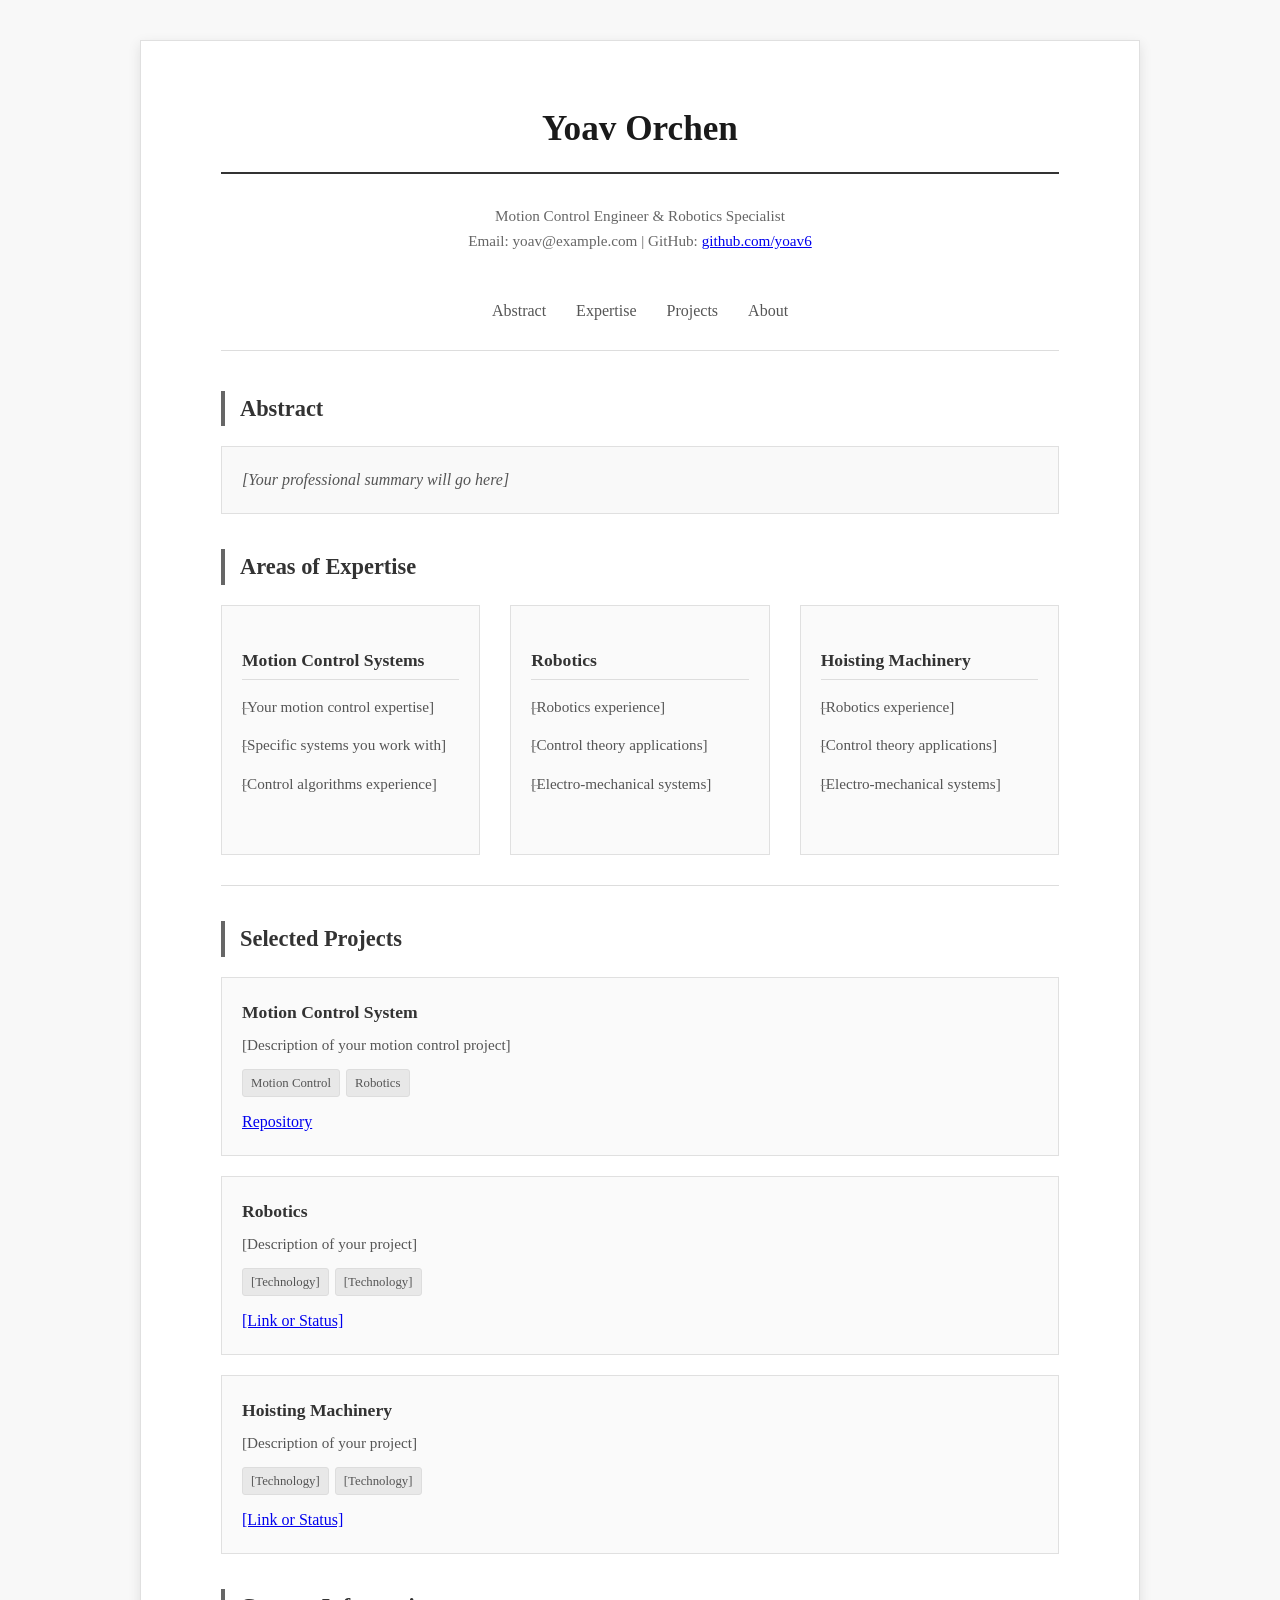
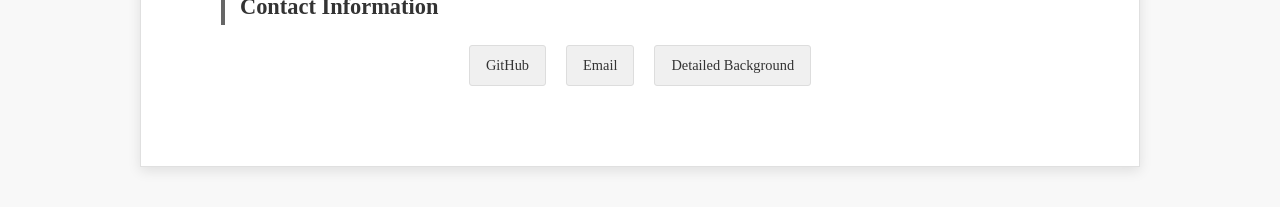
==== commit 2958a669: "design fixes" ====
--- a/index.html
+++ b/index.html
@@ -58,7 +58,7 @@
                     </ul>
                 </div>
                 <div class="skill-category">
-                    <h3>Hoisting Machinery - Design &amp; Operation</h3>
+                    <h3>Hoisting Machinery</h3>
                     <ul class="skill-list">
                         <li>[Robotics experience]</li>
                         <li>[Control theory applications]</li>
--- a/styles.css
+++ b/styles.css
@@ -14,10 +14,10 @@
 }
 
 .container {
-    max-width: 1400px;
+    max-width: 1000px;
     margin: 40px auto;
     background: #fff;
-    padding: 60px;
+    padding: 60px 80px;
     box-shadow: 0 4px 12px rgba(0,0,0,0.1);
     border: 1px solid #e0e0e0;
 }
@@ -171,7 +171,7 @@
     grid-template-columns: repeat(3, 1fr);
     gap: 30px;
     margin: 20px 0;
-    justify-items: center;
+    align-items: stretch;
 }
 
 .skill-category {
@@ -180,7 +180,7 @@
     border-radius: 0;
     padding: 20px;
     width: 100%;
-    min-height: 200px;
+    height: 250px;
     display: flex;
     flex-direction: column;
 }
